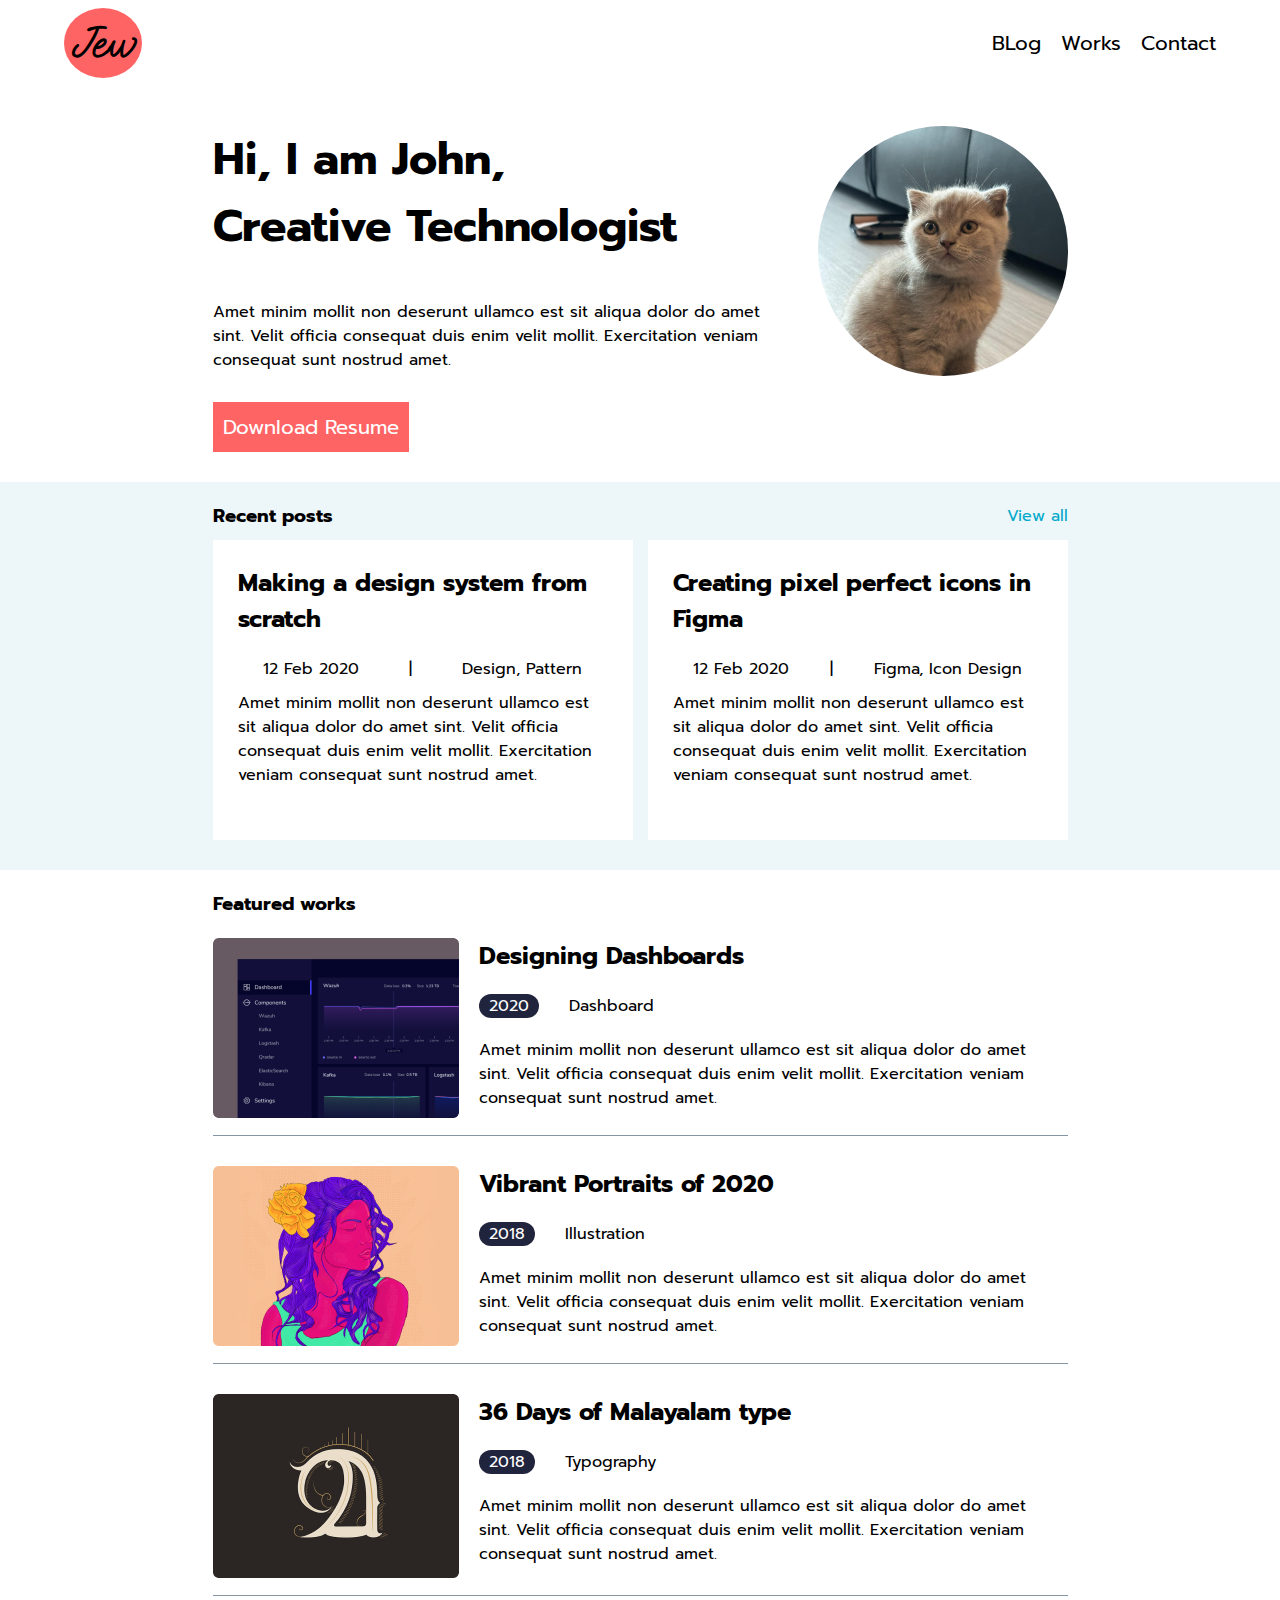
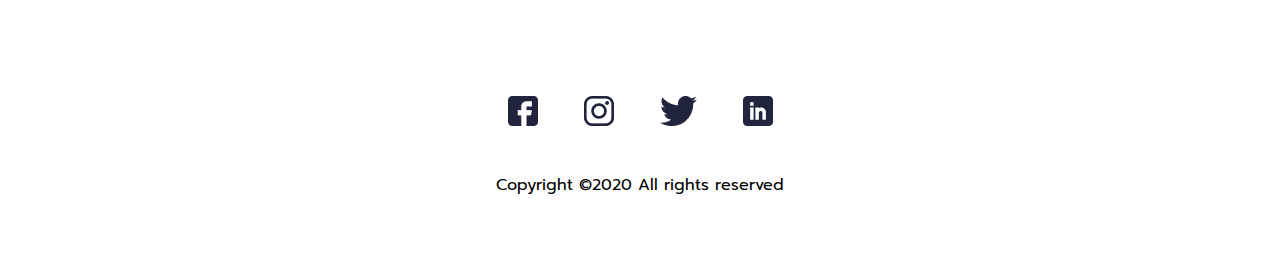
==== index.html @ 12bc4755 "blog page" ====
<!DOCTYPE html>
<html lang="en">
  <head>
    <meta charset="UTF-8" />
    <meta name="viewport" content="width=device-width, initial-scale=1.0" />
    <title>Portfolio UI</title>

    <link rel="stylesheet" href="css/style.css" />
    <link
      rel="stylesheet"
      href="https://fonts.googleapis.com/css2?family=Material+Symbols+Outlined:opsz,wght,FILL,GRAD@20..48,100..700,0..1,-50..200&icon_names=menu"
    />
  </head>
  <body>
    <nav>
      <div class="nav-wrapper">
        <div class="logo"><a href="index.html">Jew</a></div>
        <div class="menu">
          <li><a href="blog.html">BLog</a></li>
          <li><a href="#">Works</a></li>
          <li><a href="#">Contact</a></li>
          <span class="material-symbols-outlined"> menu </span>
        </div>
      </div>
    </nav>

    <section class="banner">
      <div class="container">
        <div class="banner-wrapper">
          <div class="banner-info">
            <h1>
              Hi, I am John, <br />
              Creative Technologist
            </h1>
            <p>
              Amet minim mollit non deserunt ullamco est sit aliqua dolor do
              amet sint. Velit officia consequat duis enim velit mollit.
              Exercitation veniam consequat sunt nostrud amet.
            </p>
            <a href="#">Download Resume</a>
          </div>
          <div class="banner-profile-img">
            <img src="/img/profile.jpg" alt="profile" />
          </div>
        </div>
      </div>
    </section>

    <section class="recent-posts">
      <div class="container">
        <div class="recent-posts-wrapper">
          <div class="recent-post-title">
            <h3>Recent posts</h3>
            <a href="#">View all</a>
          </div>
          <div class="recent-post-grid">
            <div class="post-grid-item">
              <div class="post-title">
                <h2>Making a design system from scratch</h2>
              </div>
              <div class="post-tag">
                <div class="post-date">12 Feb 2020</div>
                <div class="seperater">|</div>
                <div class="post-catagorie">Design, Pattern</div>
              </div>
              <p>
                Amet minim mollit non deserunt ullamco est sit aliqua dolor do
                amet sint. Velit officia consequat duis enim velit mollit.
                Exercitation veniam consequat sunt nostrud amet.
              </p>
            </div>

            <div class="post-grid-item">
              <div class="post-title">
                <h2>Creating pixel perfect icons in Figma</h2>
              </div>
              <div class="post-tag">
                <div class="post-date">12 Feb 2020</div>
                <div class="seperater">|</div>
                <div class="post-catagorie">Figma, Icon Design</div>
              </div>
              <p>
                Amet minim mollit non deserunt ullamco est sit aliqua dolor do
                amet sint. Velit officia consequat duis enim velit mollit.
                Exercitation veniam consequat sunt nostrud amet.
              </p>
            </div>
          </div>
        </div>
      </div>
    </section>

    <section class="feature-works">
      <div class="container">
        <div class="feature-works-wrapper">
          <div class="feature-works-title"><h3>Featured works</h3></div>
          <div class="feature-works-grid">
            <div class="feature-works-grid-item">
              <div class="feature-img">
                <img src="/img/design-dashboard.png" alt="design-dashboard" />
              </div>
              <div class="feature-info">
                <h2>Designing Dashboards</h2>
                <div class="feature-info-tag">
                  <span class="feature-year">2020</span>
                  <span class="feature-program">Dashboard</span>
                </div>
                <p>
                  Amet minim mollit non deserunt ullamco est sit aliqua dolor do
                  amet sint. Velit officia consequat duis enim velit mollit.
                  Exercitation veniam consequat sunt nostrud amet.
                </p>
              </div>
            </div>

            <div class="feature-works-grid-item">
              <div class="feature-img">
                <img src="/img/vibrant-protraits.png" alt="vibrant-protraits" />
              </div>
              <div class="feature-info">
                <h2>Vibrant Portraits of 2020</h2>
                <div class="feature-info-tag">
                  <span class="feature-year">2018</span>
                  <span class="feature-program">Illustration</span>
                </div>
                <p>
                  Amet minim mollit non deserunt ullamco est sit aliqua dolor do
                  amet sint. Velit officia consequat duis enim velit mollit.
                  Exercitation veniam consequat sunt nostrud amet.
                </p>
              </div>
            </div>

            <div class="feature-works-grid-item">
              <div class="feature-img">
                <img src="/img/26-days.png" alt="26-days" />
              </div>
              <div class="feature-info">
                <h2>36 Days of Malayalam type</h2>
                <div class="feature-info-tag">
                  <span class="feature-year">2018</span>
                  <span class="feature-program">Typography</span>
                </div>
                <p>
                  Amet minim mollit non deserunt ullamco est sit aliqua dolor do
                  amet sint. Velit officia consequat duis enim velit mollit.
                  Exercitation veniam consequat sunt nostrud amet.
                </p>
              </div>
            </div>
          </div>
        </div>
      </div>
    </section>

    <footer>
      <div class="footer-wrapper">
        <div class="footer-social-icons">
          <a href="https://fb.com"
            ><img src="/img/social-icons/fb.png" alt="fb"
          /></a>
          <a href="https://instragram.com"
            ><img src="/img/social-icons/insta.png" alt="insta"
          /></a>
          <a href="http://twwiter.com"
            ><img src="/img/social-icons/Group.png" alt="Group"
          /></a>
          <a href="http://linkedin.com">
            <img src="/img/social-icons/Linkedin.png" alt="Linkedin"
          /></a>
        </div>
        <div class="copyright">Copyright ©2020 All rights reserved</div>
      </div>
    </footer>
  </body>
</html>
---- css/style.css ----
@import url("https://fonts.googleapis.com/css2?family=Lato:ital,wght@0,100;0,300;0,400;0,700;0,900;1,100;1,300;1,400;1,700;1,900&family=Oooh+Baby&family=Prompt:ital,wght@0,100;0,200;0,300;0,400;0,500;0,600;0,700;0,800;0,900;1,100;1,200;1,300;1,400;1,500;1,600;1,700;1,800;1,900&display=swap");

:root {
  --white: #fff;
  --black: #000;
  --gray: #ccc;

  --pink: #ff6464;
  --light-blue: #edf7fa;
  --blue: #00a8cc;
  --dark-blue: #21243d;
  --light-gray: #8695a4;
}

* {
  padding: 0;
  margin: 0;
  box-sizing: border-box;
  font-family: "Prompt", serif;
}

.container {
  max-width: 855px;
  margin: 0 auto;
}

@media only screen and (max-width: 920px) {
  .container {
    max-width: 755px;
  }
}

nav {
  background-color: var(--white);
  height: 86px;
  max-width: 1152px;
  margin: 0 auto;

  .nav-wrapper {
    height: 86px;
    display: flex;
    justify-content: space-between;
    align-items: center;

    .logo {
      padding: 8px;
      background-color: var(--pink);
      border-radius: 100%;
      a {
        font-size: 44px;
        font-weight: bold;
        color: var(--black);
        text-decoration: none;
        font-family: "Oooh Baby", cursive;
      }
    }

    .menu {
      display: flex;
      justify-content: space-between;
      list-style: none;

      .material-symbols-outlined {
        display: none;
        font-variation-settings: "FILL" 0, "wght" 400, "GRAD" 0, "opsz" 60;
      }

      .menu-page {
        a {
          text-decoration: none;
          color: var(--pink);
        }
      }

      li {
        padding-left: 20px;
        font-size: 20px;
        a {
          text-decoration: none;
          color: var(--black);
        }
      }
    }
  }

  @media only screen and (max-width: 1210px) {
    .nav-wrapper {
      margin: 0 30px;
    }
  }

  @media screen and (max-width: 835px) {
    .nav-wrapper {
      .menu {
        li {
          display: none;
        }

        .material-symbols-outlined {
          display: inline;
          font-size: 60px;
        }
      }
    }
  }
}

.banner {
  background-color: var(--white);

  padding: 40px 0;

  .banner-wrapper {
    display: flex;
    justify-content: center;

    .banner-info {
      padding-right: 40px;

      h1 {
        font-size: 44px;
        font-weight: bold;
      }

      p {
        padding: 40px 0;
        font-size: 16px;
      }

      a {
        margin: 10px 0;
        padding: 10px;
        color: var(--white);
        background-color: var(--pink);
        text-decoration: none;
        font-size: 20px;
      }
    }

    .banner-profile-img {
      img {
        width: 250px;
        border-radius: 100%;
      }
    }
  }

  @media screen and (max-width: 835px) {
    .banner-wrapper {
      flex-direction: column;

      .banner-profile-img {
        order: 1;
        display: flex;
        justify-content: center;
        align-items: center;
        img {
          width: 50%;
        }
      }

      .banner-info {
        order: 2;
        padding: 0;
        text-align: center;
      }
    }
  }
}

.recent-posts {
  background-color: var(--light-blue);

  .recent-posts-wrapper {
    padding: 20px 0;

    .recent-post-title {
      display: flex;
      justify-content: space-between;
      align-items: center;

      a {
        color: var(--blue);
        text-decoration: none;
      }
    }

    .recent-post-grid {
      padding: 10px 0;
      display: grid;
      grid-template-columns: 1fr 1fr;
      gap: 15px;

      .post-grid-item {
        height: 300px;
        background-color: var(--white);
        padding: 25px;

        .post-title {
          h2 {
            margin-bottom: 10px;
          }
        }

        .post-tag {
          padding: 10px 0;
          display: flex;
          justify-content: space-around;
          align-items: center;
        }
      }
    }
  }

  @media screen and (max-width: 785px) {
    .recent-posts-wrapper {
      padding: 20px;

      .recent-post-title {
        justify-content: center;
        a {
          display: none;
        }
      }

      .recent-post-grid {
        grid-template-columns: 1fr;

        .post-grid-item {
          height: auto;

          .post-tag {
            justify-content: start;

            .seperater {
              padding: 0 20px;
            }
          }
        }
      }
    }
  }
}

.feature-works {
  background-color: var(--white);

  .feature-works-wrapper {
    padding: 20px 0;

    .feature-works-grid {
      padding: 10px 0;
      display: grid;
      grid-template-columns: 1fr;
      gap: 20px;

      .feature-works-grid-item {
        display: flex;
        padding: 10px 0;
        border-bottom: 1px solid var(--light-gray);

        .feature-info {
          display: flex;
          flex-direction: column;
          padding: 0 20px;

          .feature-info-tag {
            display: flex;

            padding: 20px 0;

            .feature-year {
              background-color: var(--dark-blue);
              color: var(--white);
              border-radius: 1rem;
              padding: 0 10px;
            }

            .feature-program {
              margin: 0 30px;
            }
          }
        }
      }
    }
  }

  @media screen and (max-width: 785px) {
    .feature-works-wrapper {
      padding: 20px;

      .feature-works-title {
        display: flex;
        justify-content: center;
      }

      .feature-works-grid {
        .feature-works-grid-item {
          flex-direction: column;

          .feature-img {
            display: flex;
            justify-content: center;
            img {
              max-width: 500px;
              width: 100%;
              object-fit: contain;
            }
          }

          .feature-info {
            padding: 20px;
          }
        }
      }
    }
  }
}

footer {
  background-color: var(--white);

  margin: 50px 0;

  .footer-wrapper {
    display: flex;
    justify-content: center;
    align-items: center;
    flex-direction: column;

    .footer-social-icons {
      padding: 20px;
      img {
        padding: 0 20px;
      }
    }

    .copyright {
      padding: 20px 0;
    }
  }
}

.blog {
  background-color: var(--white);

  .blog-wrapper {
    padding: 30px 0;

    .container-header {
      h1 {
        font-size: 44px;
        padding: 20px 0;
      }
    }

    .blog-grid {
      display: grid;
      grid-template-columns: 1fr;
      gap: 15px;

      .blog-grid-item {
        padding: 20px 0;
        border-bottom: 1px solid var(--light-gray);

        .blog-title {
          padding: 10px 0;
        }

        .blog-tag {
          display: flex;

          .seperater {
            padding: 0 20px;
          }

          .blog-tags {
            color: var(--light-gray);
          }
        }

        p {
          padding: 10px 0;
        }
      }
    }
  }

  @media screen and (max-width: 825px) {
    .blog-wrapper {
      padding: 30px;
    }
  }
}
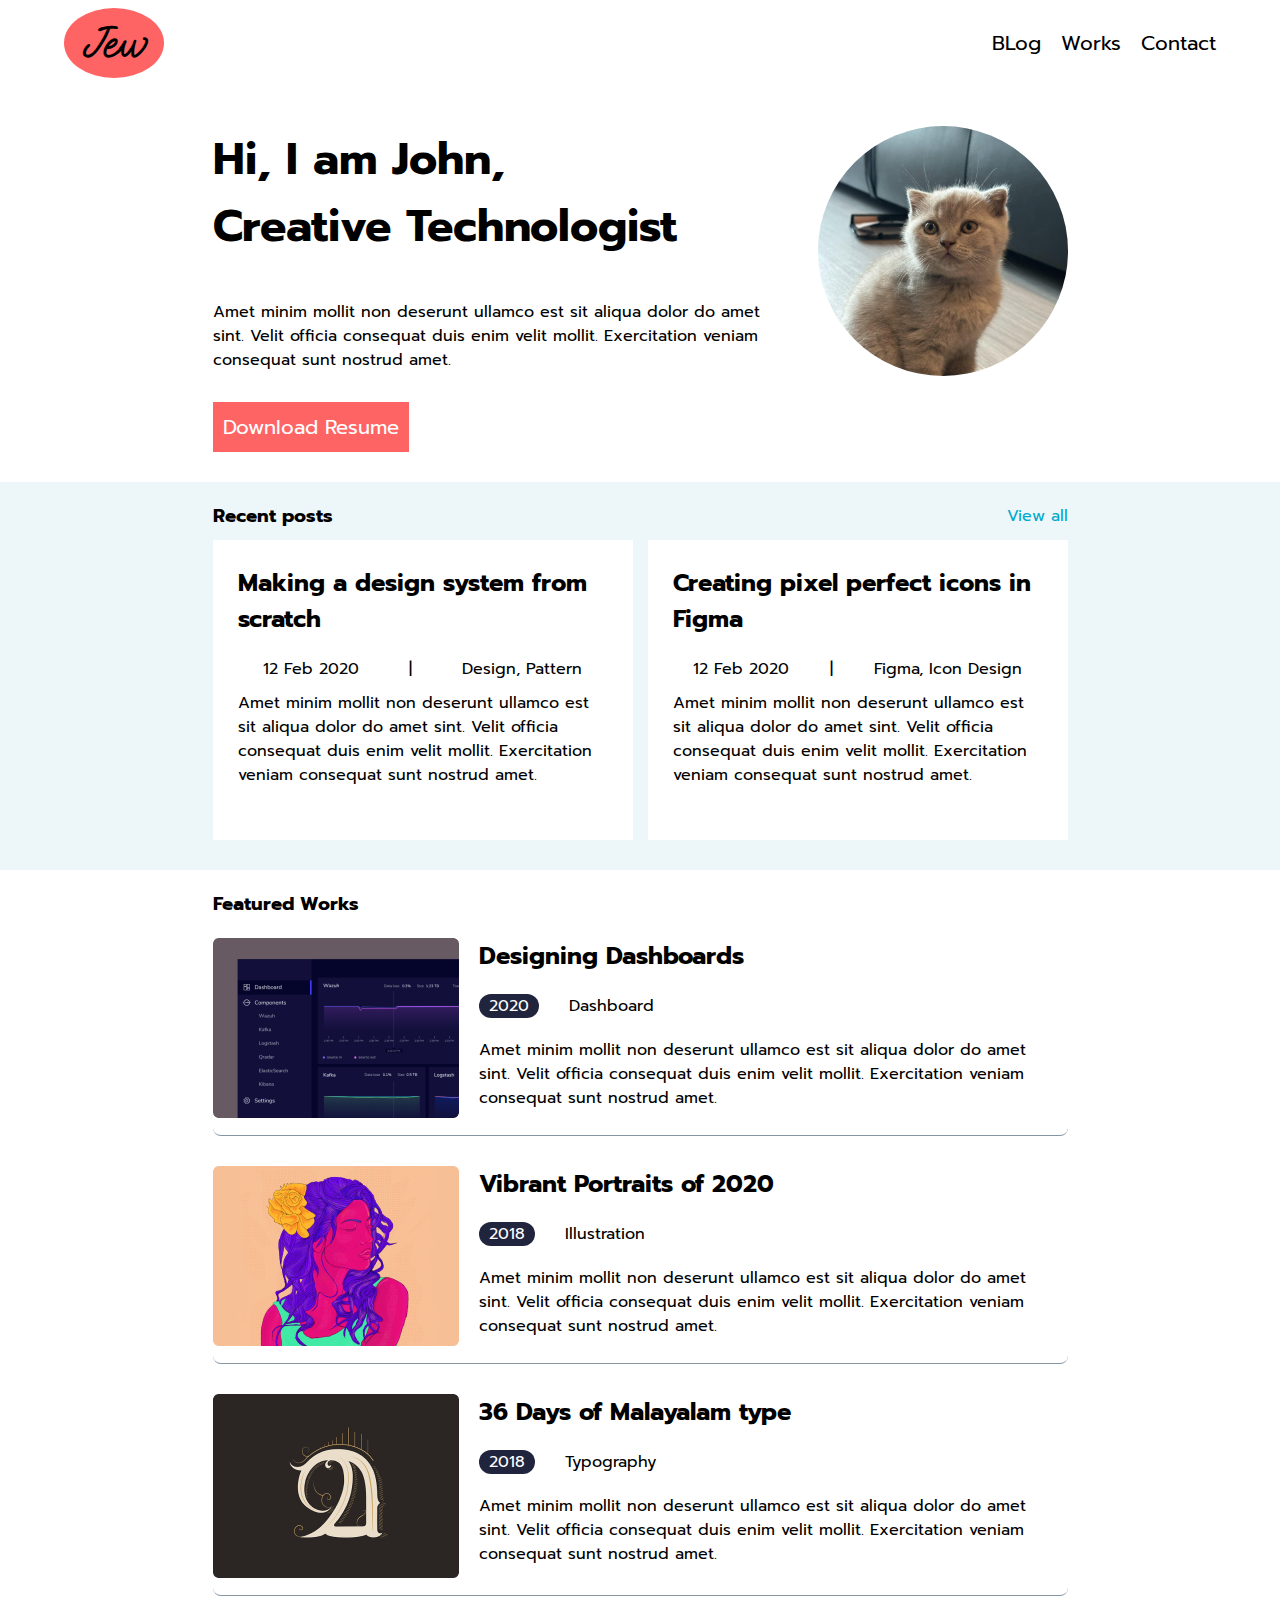
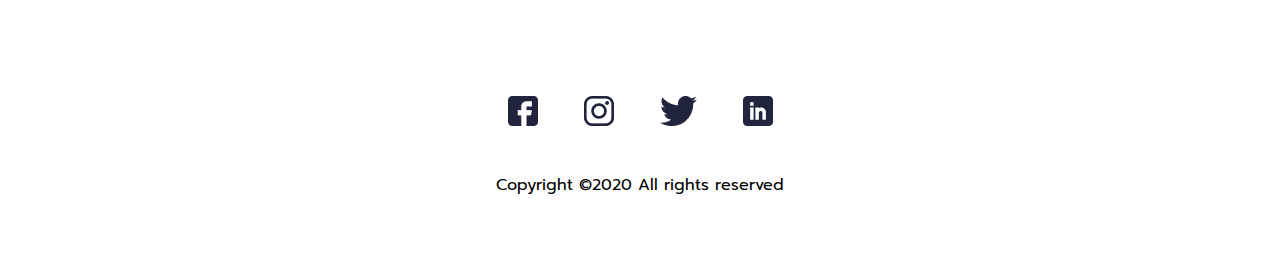
==== commit a938cf55: "onclick href" ====
--- a/index.html
+++ b/index.html
@@ -17,7 +17,7 @@
         <div class="logo"><a href="index.html">Jew</a></div>
         <div class="menu">
           <li><a href="blog.html">BLog</a></li>
-          <li><a href="#">Works</a></li>
+          <li><a href="work.html">Works</a></li>
           <li><a href="#">Contact</a></li>
           <span class="material-symbols-outlined"> menu </span>
         </div>
@@ -93,9 +93,12 @@
     <section class="feature-works">
       <div class="container">
         <div class="feature-works-wrapper">
-          <div class="feature-works-title"><h3>Featured works</h3></div>
+          <div class="feature-works-title"><h3>Featured Works</h3></div>
           <div class="feature-works-grid">
-            <div class="feature-works-grid-item">
+            <div
+              class="feature-works-grid-item"
+              onclick="window.location.href='/work/design_dashboard.html'"
+            >
               <div class="feature-img">
                 <img src="/img/design-dashboard.png" alt="design-dashboard" />
               </div>
@@ -113,7 +116,10 @@
               </div>
             </div>
 
-            <div class="feature-works-grid-item">
+            <div
+              class="feature-works-grid-item"
+              onclick="window.location.href='/work/design_dashboard.html'"
+            >
               <div class="feature-img">
                 <img src="/img/vibrant-protraits.png" alt="vibrant-protraits" />
               </div>
@@ -131,7 +137,10 @@
               </div>
             </div>
 
-            <div class="feature-works-grid-item">
+            <div
+              class="feature-works-grid-item"
+              onclick="window.location.href='/work/design_dashboard.html'"
+            >
               <div class="feature-img">
                 <img src="/img/26-days.png" alt="26-days" />
               </div>
--- a/css/style.css
+++ b/css/style.css
@@ -43,10 +43,16 @@
     align-items: center;
 
     .logo {
-      padding: 8px;
-      background-color: var(--pink);
-      border-radius: 100%;
+      width: 100px;
+
+      display: flex;
+      justify-content: center;
       a {
+        text-align: center;
+        width: 100%;
+        background-color: var(--pink);
+        border-radius: 100%;
+        padding: 8px;
         font-size: 44px;
         font-weight: bold;
         color: var(--black);
@@ -258,6 +264,8 @@
         display: flex;
         padding: 10px 0;
         border-bottom: 1px solid var(--light-gray);
+        border-radius: 0.5rem;
+        transition: 0.3s;
 
         .feature-info {
           display: flex;
@@ -280,6 +288,12 @@
               margin: 0 30px;
             }
           }
+        }
+
+        &:hover {
+          cursor: pointer;
+          box-shadow: 0 8px 16px rgba(0, 0, 0, 0.2); /* Larger shadow on hover */
+          transform: scale(1.03); /* Slight zoom effect */
         }
       }
     }
@@ -392,3 +406,152 @@
     }
   }
 }
+
+.work {
+  background-color: var(--white);
+
+  .work-wrapper {
+    padding: 30px 0;
+
+    .container-header {
+      h1 {
+        font-size: 44px;
+        padding: 20px 0;
+      }
+    }
+
+    .work-grid {
+      display: grid;
+      grid-template-columns: 1fr;
+      gap: 15px;
+
+      .work-grid-item {
+        padding: 20px 0;
+        border-bottom: 1px solid var(--light-gray);
+        display: flex;
+        border-radius: 0.5rem;
+        transition: 0.3s;
+
+        .work-info {
+          padding: 0 20px;
+          .work-title {
+            h2 {
+              margin-bottom: 10px;
+            }
+          }
+
+          .work-tag {
+            display: flex;
+
+            .work-year {
+              background-color: var(--dark-blue);
+              color: var(--white);
+              border-radius: 1rem;
+              padding: 0 10px;
+            }
+
+            .work-program {
+              margin: 0 30px;
+            }
+          }
+
+          p {
+            padding: 20px 0;
+          }
+        }
+
+        &:hover {
+          cursor: pointer;
+          box-shadow: 0 8px 16px rgba(0, 0, 0, 0.2); /* Larger shadow on hover */
+          transform: scale(1.03); /* Slight zoom effect */
+        }
+      }
+    }
+  }
+
+  @media screen and (max-width: 825px) {
+    .work-wrapper {
+      padding: 30px;
+    }
+  }
+
+  @media screen and (max-width: 785px) {
+    .work-wrapper {
+      padding: 20px;
+
+      .work-grid {
+        .work-grid-item {
+          flex-direction: column;
+
+          .work-img {
+            display: flex;
+            justify-content: center;
+            img {
+              max-width: 500px;
+              width: 100%;
+              object-fit: contain;
+            }
+          }
+
+          .work-info {
+            padding: 20px;
+          }
+        }
+      }
+    }
+  }
+}
+
+.work-details {
+  background-color: var(--white);
+
+  .work-details-wrapper {
+    padding: 30px 0;
+
+    .container-header {
+      h1 {
+        font-size: 44px;
+        padding: 20px 0;
+      }
+    }
+
+    .work-details-tag {
+      display: flex;
+      margin-bottom: 30px;
+
+      .work-details-year {
+        padding: 0 15px;
+        background-color: var(--pink);
+        color: var(--white);
+        border-radius: 1rem;
+      }
+
+      .work-details-catagories {
+        padding: 0 20px;
+      }
+    }
+
+    p {
+      padding: 20px 0;
+    }
+
+    img {
+      width: 100%;
+      padding: 30px 0;
+    }
+
+    h1 {
+      font-size: 44px;
+    }
+
+    h2 {
+      font-size: 36px;
+    }
+  }
+
+  @media screen and (max-width: 825px) {
+    .work-details-wrapper {
+      padding: 30px;
+    }
+  }
+}
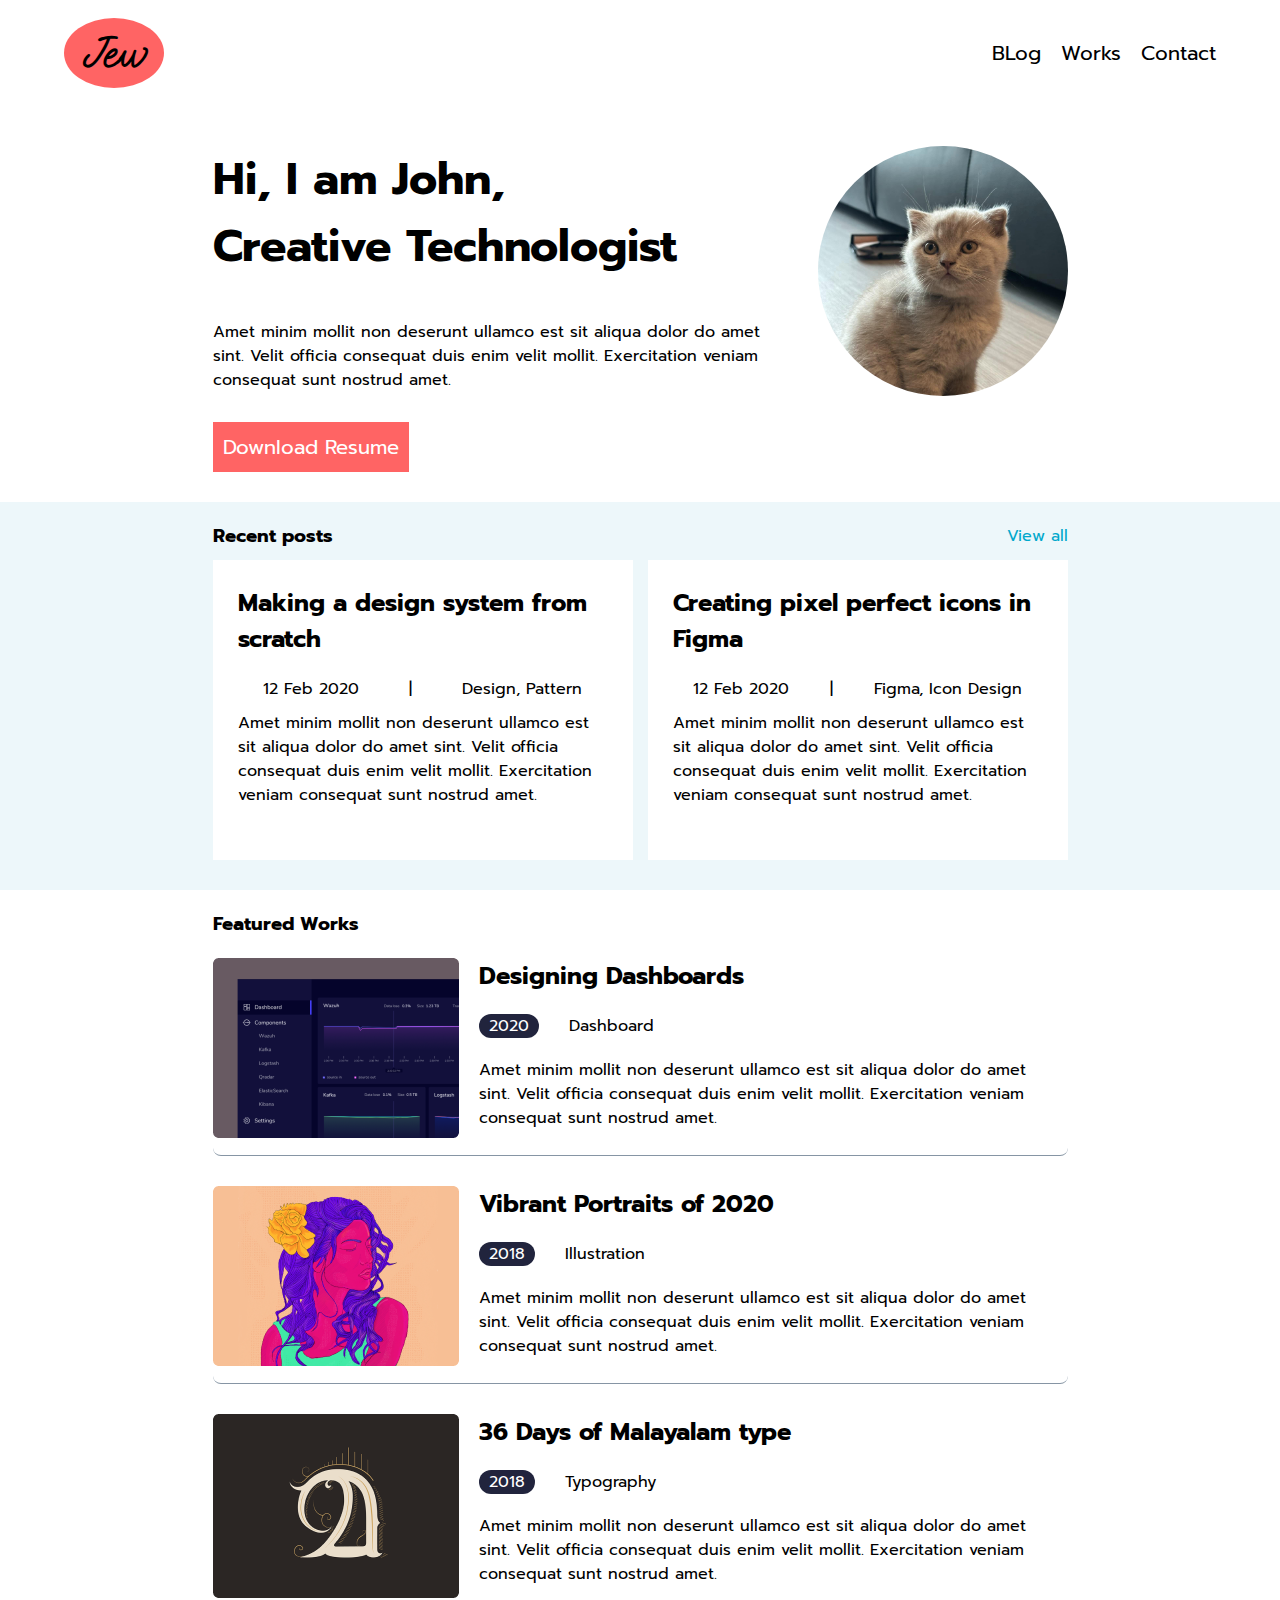
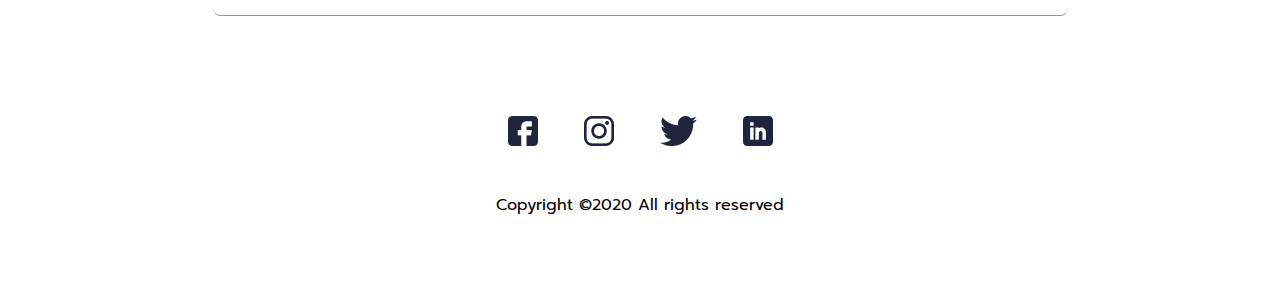
==== commit 07da9453: "side bar" ====
--- a/index.html
+++ b/index.html
@@ -6,20 +6,27 @@
     <title>Portfolio UI</title>
 
     <link rel="stylesheet" href="css/style.css" />
-    <link
-      rel="stylesheet"
-      href="https://fonts.googleapis.com/css2?family=Material+Symbols+Outlined:opsz,wght,FILL,GRAD@20..48,100..700,0..1,-50..200&icon_names=menu"
-    />
   </head>
   <body>
     <nav>
       <div class="nav-wrapper">
-        <div class="logo"><a href="index.html">Jew</a></div>
+        <div class="logo"><a href="/index.html">Jew</a></div>
+        <input type="checkbox" id="sidebar-active" /><img
+          src="/icon/menu.svg"
+          class="menu-icon"
+          alt="menu"
+          onclick="SidebarActive()"
+        />
         <div class="menu">
-          <li><a href="blog.html">BLog</a></li>
-          <li><a href="work.html">Works</a></li>
+          <img
+            src="/icon/close.svg"
+            class="close-icon"
+            alt="close"
+            onclick="SidebarInactive()"
+          />
+          <li><a href="/blog.html">BLog</a></li>
+          <li><a href="/work.html">Works</a></li>
           <li><a href="#">Contact</a></li>
-          <span class="material-symbols-outlined"> menu </span>
         </div>
       </div>
     </nav>
@@ -181,5 +188,7 @@
         <div class="copyright">Copyright ©2020 All rights reserved</div>
       </div>
     </footer>
+
+    <script src="/script.js" />
   </body>
 </html>
--- a/css/style.css
+++ b/css/style.css
@@ -32,9 +32,9 @@
 
 nav {
   background-color: var(--white);
-  height: 86px;
   max-width: 1152px;
   margin: 0 auto;
+  padding: 10px 0;
 
   .nav-wrapper {
     height: 86px;
@@ -61,15 +61,18 @@
       }
     }
 
+    .menu-icon {
+      display: none;
+    }
+
+    input {
+      display: none;
+    }
+
     .menu {
       display: flex;
       justify-content: space-between;
       list-style: none;
-
-      .material-symbols-outlined {
-        display: none;
-        font-variation-settings: "FILL" 0, "wght" 400, "GRAD" 0, "opsz" 60;
-      }
 
       .menu-page {
         a {
@@ -86,6 +89,10 @@
           color: var(--black);
         }
       }
+
+      .close-icon {
+        display: none;
+      }
     }
   }
 
@@ -97,15 +104,39 @@
 
   @media screen and (max-width: 835px) {
     .nav-wrapper {
+      height: auto;
+
+      .menu-icon {
+        display: inline;
+      }
+
       .menu {
+        flex-direction: column;
+        align-items: start;
+        justify-content: start;
+
+        position: fixed;
+        top: 0;
+        right: -100%;
+        z-index: 100;
+        width: 50vw;
+        height: 100vh;
+        background-color: var(--white);
+        box-shadow: -5px 0 5px rgba(0, 0, 0, 0.25);
+        transition: 0.4s ease-out;
+
         li {
-          display: none;
-        }
-
-        .material-symbols-outlined {
-          display: inline;
-          font-size: 60px;
-        }
+          padding: 20px;
+        }
+
+        .close-icon {
+          display: block;
+          padding: 10px;
+        }
+      }
+
+      #sidebar-active:checked ~ .menu {
+        right: 0;
       }
     }
   }
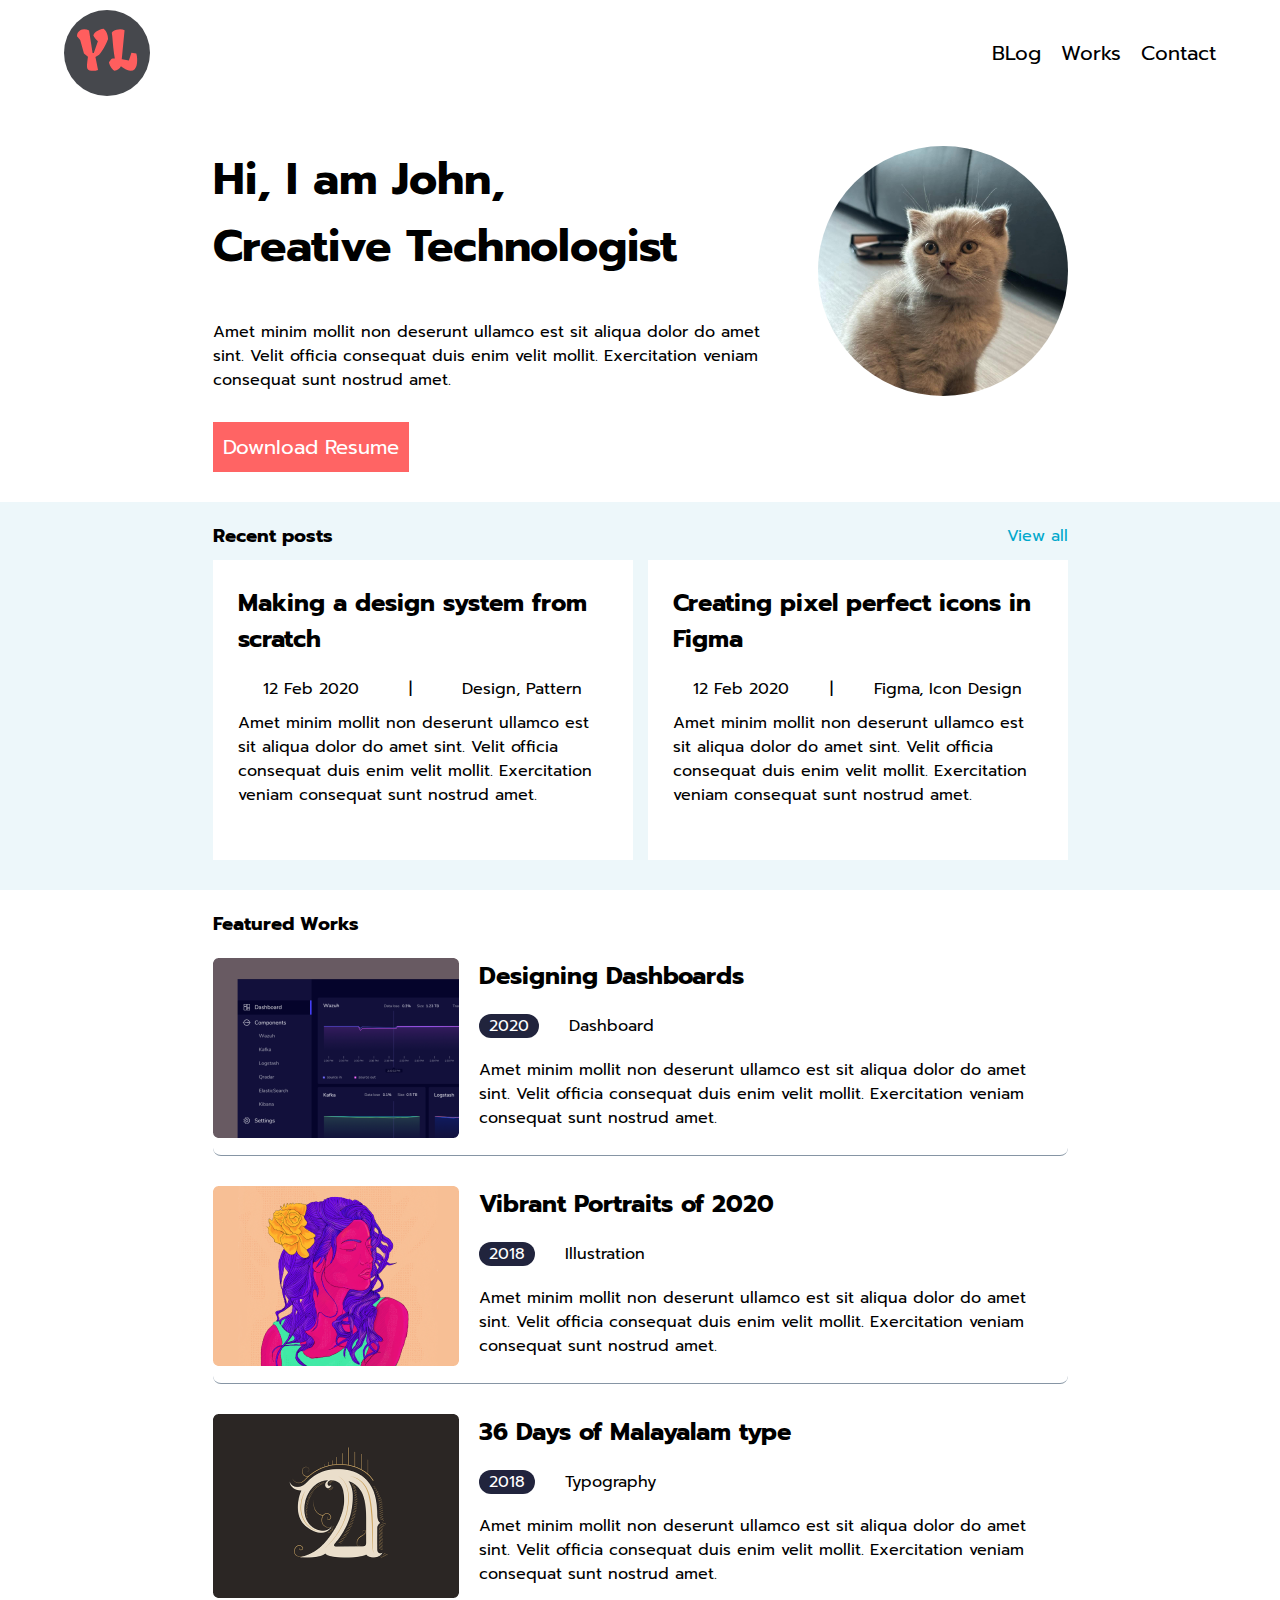
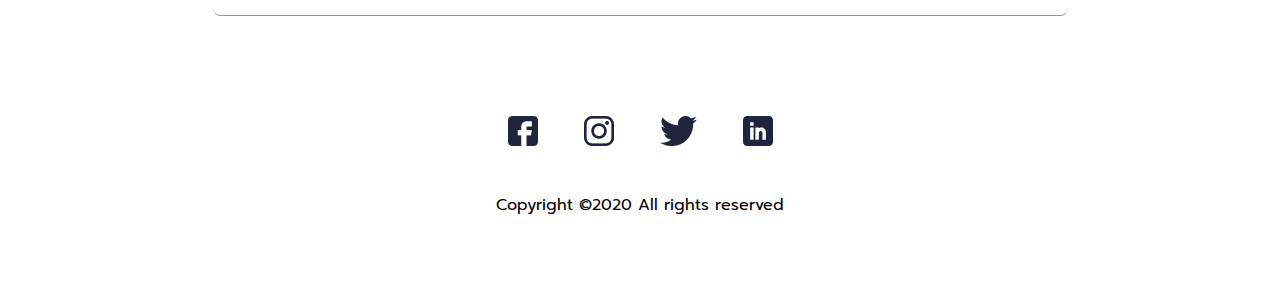
==== commit a90dee48: "favicon" ====
--- a/index.html
+++ b/index.html
@@ -3,6 +3,8 @@
   <head>
     <meta charset="UTF-8" />
     <meta name="viewport" content="width=device-width, initial-scale=1.0" />
+    <!-- Favicon -->
+    <link rel="icon" href="/favicon.svg" />
     <title>Portfolio UI</title>
 
     <link rel="stylesheet" href="css/style.css" />
@@ -10,7 +12,11 @@
   <body>
     <nav>
       <div class="nav-wrapper">
-        <div class="logo"><a href="/index.html">Jew</a></div>
+        <div class="logo">
+          <a href="/index.html"
+            ><img src="/favicon.svg" width="100px" alt="logo"
+          /></a>
+        </div>
         <input type="checkbox" id="sidebar-active" /><img
           src="/icon/menu.svg"
           class="menu-icon"
--- a/css/style.css
+++ b/css/style.css
@@ -43,21 +43,26 @@
     align-items: center;
 
     .logo {
-      width: 100px;
-
       display: flex;
       justify-content: center;
+      height: 86px;
+      width: 86px;
       a {
         text-align: center;
         width: 100%;
-        background-color: var(--pink);
         border-radius: 100%;
-        padding: 8px;
         font-size: 44px;
         font-weight: bold;
         color: var(--black);
         text-decoration: none;
         font-family: "Oooh Baby", cursive;
+
+        img {
+          width: 100%;
+          height: 100%;
+          border-radius: 100%;
+          object-fit: cover;
+        }
       }
     }
 
